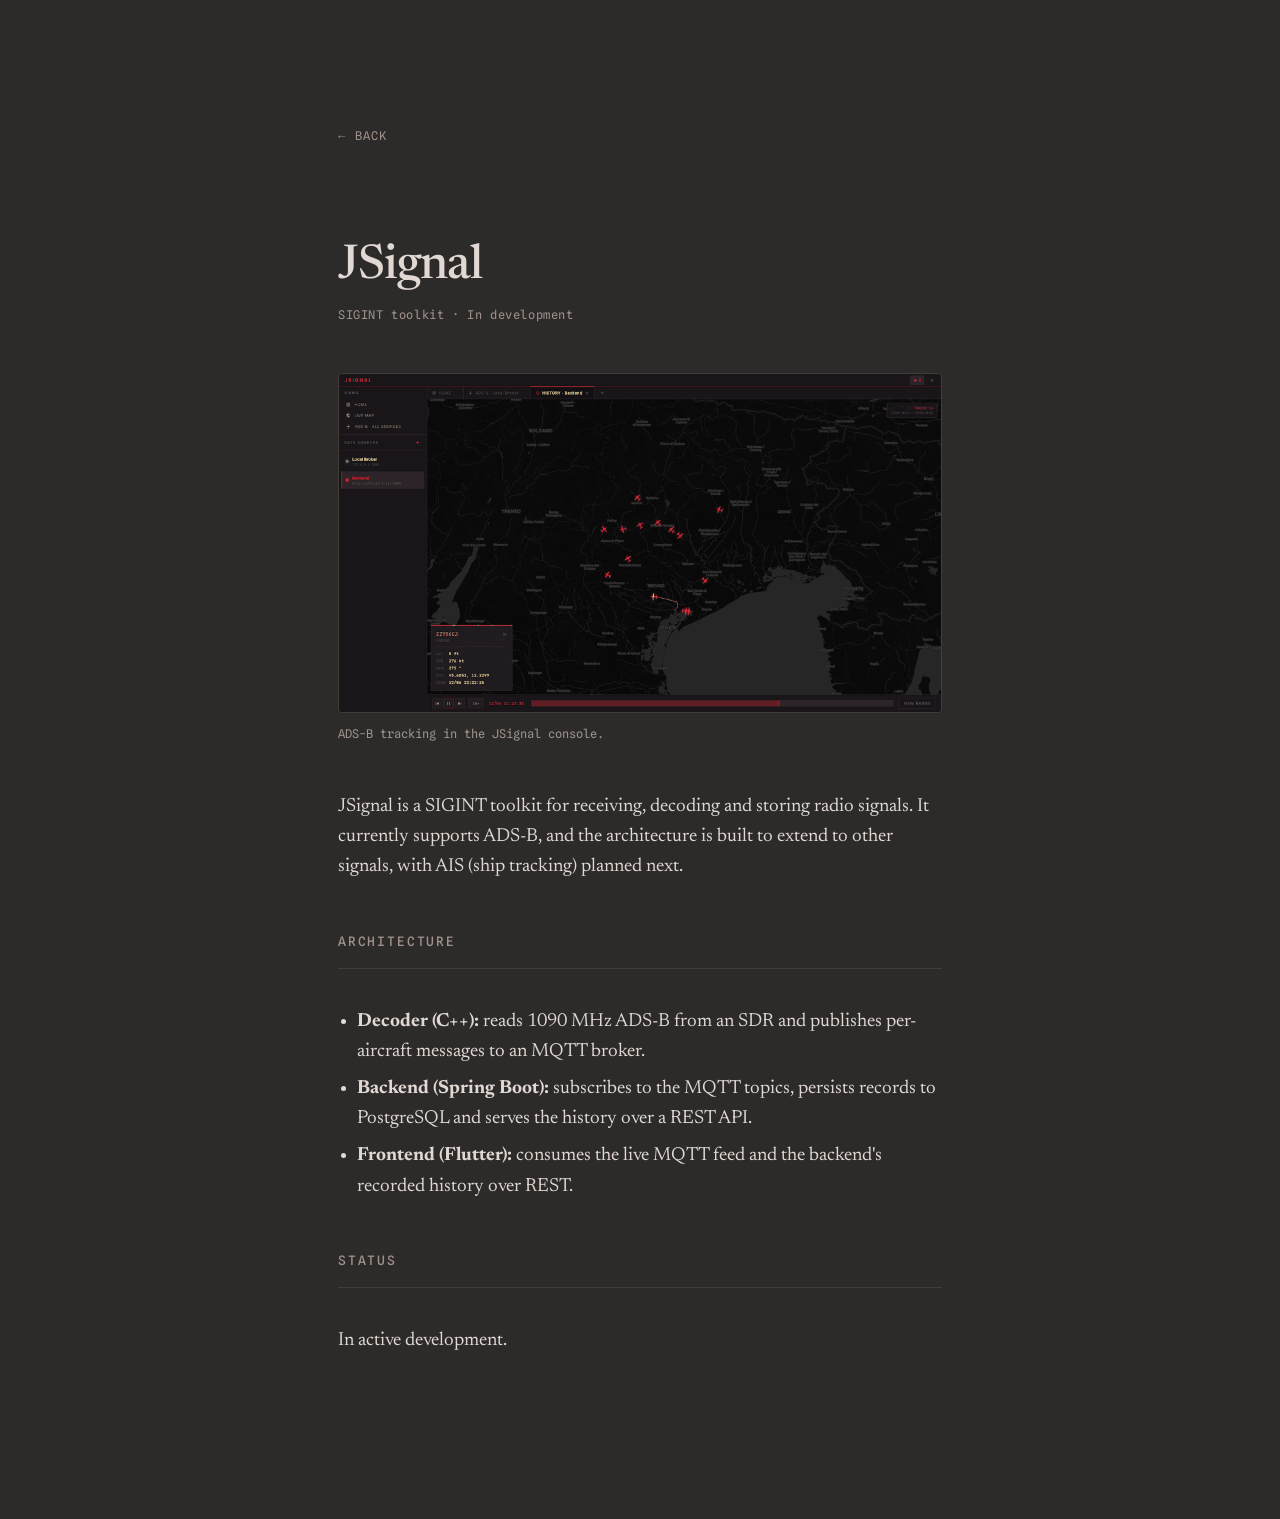
==== projects/jsignal.html @ 3ffa40e6 "first commit" ====
<!DOCTYPE html>
<html lang="en">
<head>
<meta charset="UTF-8">
<meta name="viewport" content="width=device-width, initial-scale=1.0">
<title>JSignal — Alex Polesel</title>
<link rel="preconnect" href="https://fonts.googleapis.com">
<link rel="preconnect" href="https://fonts.gstatic.com" crossorigin>
<link href="https://fonts.googleapis.com/css2?family=Newsreader:ital,opsz,wght@0,6..72,400;0,6..72,500;1,6..72,400&family=Spline+Sans+Mono:wght@400;500&display=swap" rel="stylesheet">
<link rel="stylesheet" href="../style.css">
</head>
<body>
  <div class="wrap">

    <div class="top-row reveal d1">
      <a class="back" href="../index.html">← Back</a>
    </div>

    <div class="detail-head reveal d2">
      <h1>JSignal</h1>
      <p class="detail-meta">SIGINT toolkit · In development</p>
    </div>

    <figure class="detail-figure reveal d3">
      <img src="../images/jsignal_history.gif" alt="JSignal live aircraft tracking">
      <figcaption>ADS-B tracking in the JSignal console.</figcaption>
    </figure>

    <div class="prose reveal d4">
      <p>
        JSignal is a SIGINT toolkit for receiving, decoding and storing radio
        signals. It currently supports ADS-B, and the architecture is built to
        extend to other signals, with AIS (ship tracking) planned next.
      </p>

      <h2>Architecture</h2>
      <ul>
        <li><strong>Decoder (C++):</strong> reads 1090 MHz ADS-B from an SDR and
          publishes per-aircraft messages to an MQTT broker.</li>
        <li><strong>Backend (Spring Boot):</strong> subscribes to the MQTT topics,
          persists records to PostgreSQL and serves the history over a REST API.</li>
        <li><strong>Frontend (Flutter):</strong> consumes the live MQTT feed and
          the backend's recorded history over REST.</li>
      </ul>

      <h2>Status</h2>
      <p>
        In active development.
      </p>
    </div>

  </div>
</body>
</html>
---- style.css ----
:root{                  /* DARK — default: grigio neutro caldo, appena sporco di rosso */
  --bg: #2d2b2a;
  --ink: #e1d8d3;
  --muted: #9e928b;
  --line: #423d3b;
  --accent: #c5715f;    /* rosso mattone spento, leggibile senza essere acceso */
  --avatar-bg: #393634;
  --avatar-fig: #80726b;
  --serif: "Newsreader", Georgia, serif;
  --mono: "Spline Sans Mono", monospace;
}

*{ margin:0; padding:0; box-sizing:border-box; }

html{ scroll-behavior:smooth; }

body{
  background:var(--bg);
  color:var(--ink);
  font-family:var(--serif);
  font-size:19px;
  line-height:1.6;
  -webkit-font-smoothing:antialiased;
  text-rendering:optimizeLegibility;
  transition:background .4s ease, color .4s ease;
}

.wrap{
  max-width:660px;
  margin:0 auto;
  padding:14vh 28px 18vh;
}

/* hero */
header{ margin-bottom:12vh; }

/* back-link row on project pages */
.top-row{
  display:flex;
  justify-content:space-between;
  align-items:flex-start;
  margin-bottom:3rem;
}

/* avatar + tricolore */
.avatar-block{ flex-shrink:0; }

.hero-row{
  display:flex;
  justify-content:space-between;
  align-items:center;
  gap:1.5rem;
  margin-bottom:1.8rem;
}
.hero-row h1{ margin-bottom:0; }
.hero-row .avatar-block{ margin-bottom:12px; }

.avatar{
  width:104px;
  height:104px;
  border-radius:50%;
  background:var(--avatar-bg);
  border:1px solid var(--line);
  overflow:hidden;
}
.avatar img{ width:100%; height:100%; object-fit:cover; display:block; }

.tricolore{
  width:104px;
  height:5px;
  margin-top:9px;
  border-radius:2px;
  overflow:hidden;
  background:linear-gradient(
    to right,
    #4f8a5f 0 33.33%,    /* verde smorzato */
    #efe7e3 33.33% 66.66%,/* bianco caldo */
    var(--accent) 66.66% 100%  /* rosso spento */
  );
  opacity:.9;
}

h1{
  font-weight:500;
  font-size:clamp(2.6rem, 8vw, 4.2rem);
  line-height:1.05;
  letter-spacing:-0.02em;
  margin-bottom:1.8rem;
}
h1 .hl{ color:var(--accent); }

.intro{
  font-size:1.35rem;
  color:var(--muted);
  max-width:46ch;
}
.intro em{ color:var(--ink); font-style:italic; }

/* sections */
section{ margin-bottom:10vh; }

h2{
  font-family:var(--mono);
  font-weight:500;
  font-size:13px;
  letter-spacing:0.14em;
  text-transform:uppercase;
  color:var(--muted);
  padding-bottom:1rem;
  margin-bottom:2.4rem;
  border-bottom:1px solid var(--line);
}

p + p{ margin-top:1.2rem; }

section p a{
  color:var(--accent);
  text-decoration:none;
  border-bottom:1px solid var(--line);
  transition:border-color .25s ease;
}
section p a:hover{ border-bottom-color:var(--accent); }

/* work list */
.work-item{
  display:block;
  text-decoration:none;
  color:inherit;
  padding:1.5rem 0;
  border-bottom:1px solid var(--line);
  transition:padding-left .35s cubic-bezier(.2,.7,.3,1);
}
.work-item:first-of-type{ border-top:1px solid var(--line); }
.work-item:hover{ padding-left:1rem; }

.work-head{
  display:flex;
  justify-content:space-between;
  align-items:baseline;
  gap:1rem;
}
.work-title{
  font-size:1.5rem;
  font-weight:500;
  letter-spacing:-0.01em;
}
.work-item:hover .work-title{ color:var(--accent); }
.work-year{
  font-family:var(--mono);
  font-size:12px;
  color:var(--muted);
  white-space:nowrap;
}
.work-desc{
  color:var(--muted);
  margin-top:.4rem;
  font-size:1.05rem;
}

/* projects with image */
.project{ display:flex; gap:1.4rem; align-items:flex-start; }
.project-thumb{
  flex-shrink:0;
  width:160px;
  height:108px;
  border-radius:4px;
  border:1px solid var(--line);
  background:var(--avatar-bg);
  overflow:hidden;
  display:flex;
  align-items:center;
  justify-content:center;
}
.project-thumb img{ width:100%; height:100%; object-fit:cover; display:block; }
.project-thumb .ph{
  width:30px; height:30px;
  stroke:var(--avatar-fig);
  stroke-width:1.5;
  fill:none;
  opacity:.75;
}
.project-body{ flex:1; min-width:0; }
@media (max-width:520px){
  .project{ flex-direction:column; gap:1rem; }
  .project-thumb{ width:100%; height:170px; }
}

/* contact */
.links{ list-style:none; }
.links li{
  border-bottom:1px solid var(--line);
}
.links li:first-child{ border-top:1px solid var(--line); }
.links a{
  display:flex;
  justify-content:space-between;
  align-items:center;
  padding:1.1rem 0;
  text-decoration:none;
  color:var(--ink);
  transition:color .25s ease, padding-left .35s cubic-bezier(.2,.7,.3,1);
}
.links a:hover{ color:var(--accent); padding-left:.6rem; }
.links .arrow{ font-family:var(--mono); font-size:13px; color:var(--muted); }
.links a:hover .arrow{ color:var(--accent); }

/* entrance animation */
.reveal{
  opacity:0;
  transform:translateY(14px);
  animation:rise .9s cubic-bezier(.2,.7,.3,1) forwards;
}
@keyframes rise{ to{ opacity:1; transform:none; } }
.d1{ animation-delay:.05s } .d2{ animation-delay:.18s }
.d3{ animation-delay:.31s } .d4{ animation-delay:.44s }
.d5{ animation-delay:.57s }

@media (prefers-reduced-motion: reduce){
  .reveal{ animation:none; opacity:1; transform:none; }
}

/* ===== project detail pages ===== */
.back{
  display:inline-block;
  margin-bottom:3rem;
  font-family:var(--mono);
  font-size:12px;
  letter-spacing:0.1em;
  text-transform:uppercase;
  color:var(--muted);
  text-decoration:none;
  border-bottom:1px solid transparent;
  transition:color .25s ease, border-color .25s ease;
}
.back:hover{ color:var(--accent); border-bottom-color:var(--accent); }

.detail-head h1{
  font-size:clamp(2rem, 6vw, 3rem);
  margin-bottom:.8rem;
}
.detail-meta{
  font-family:var(--mono);
  font-size:12px;
  letter-spacing:0.05em;
  color:var(--muted);
  margin-bottom:3rem;
}

.detail-figure{ margin:0 0 3rem; }
.detail-figure img{
  width:100%;
  height:auto;
  display:block;
  border-radius:4px;
  border:1px solid var(--line);
}
.detail-figure figcaption{
  margin-top:.7rem;
  font-family:var(--mono);
  font-size:12px;
  color:var(--muted);
}

.prose h2{ margin-top:3rem; }
.prose p{ color:var(--ink); }
.prose ul{ margin:1.2rem 0; padding-left:1.2rem; color:var(--ink); }
.prose li{ margin:.4rem 0; }
.prose a{
  color:var(--accent);
  text-decoration:none;
  border-bottom:1px solid var(--line);
  transition:border-color .25s ease;
}
.prose a:hover{ border-bottom-color:var(--accent); }
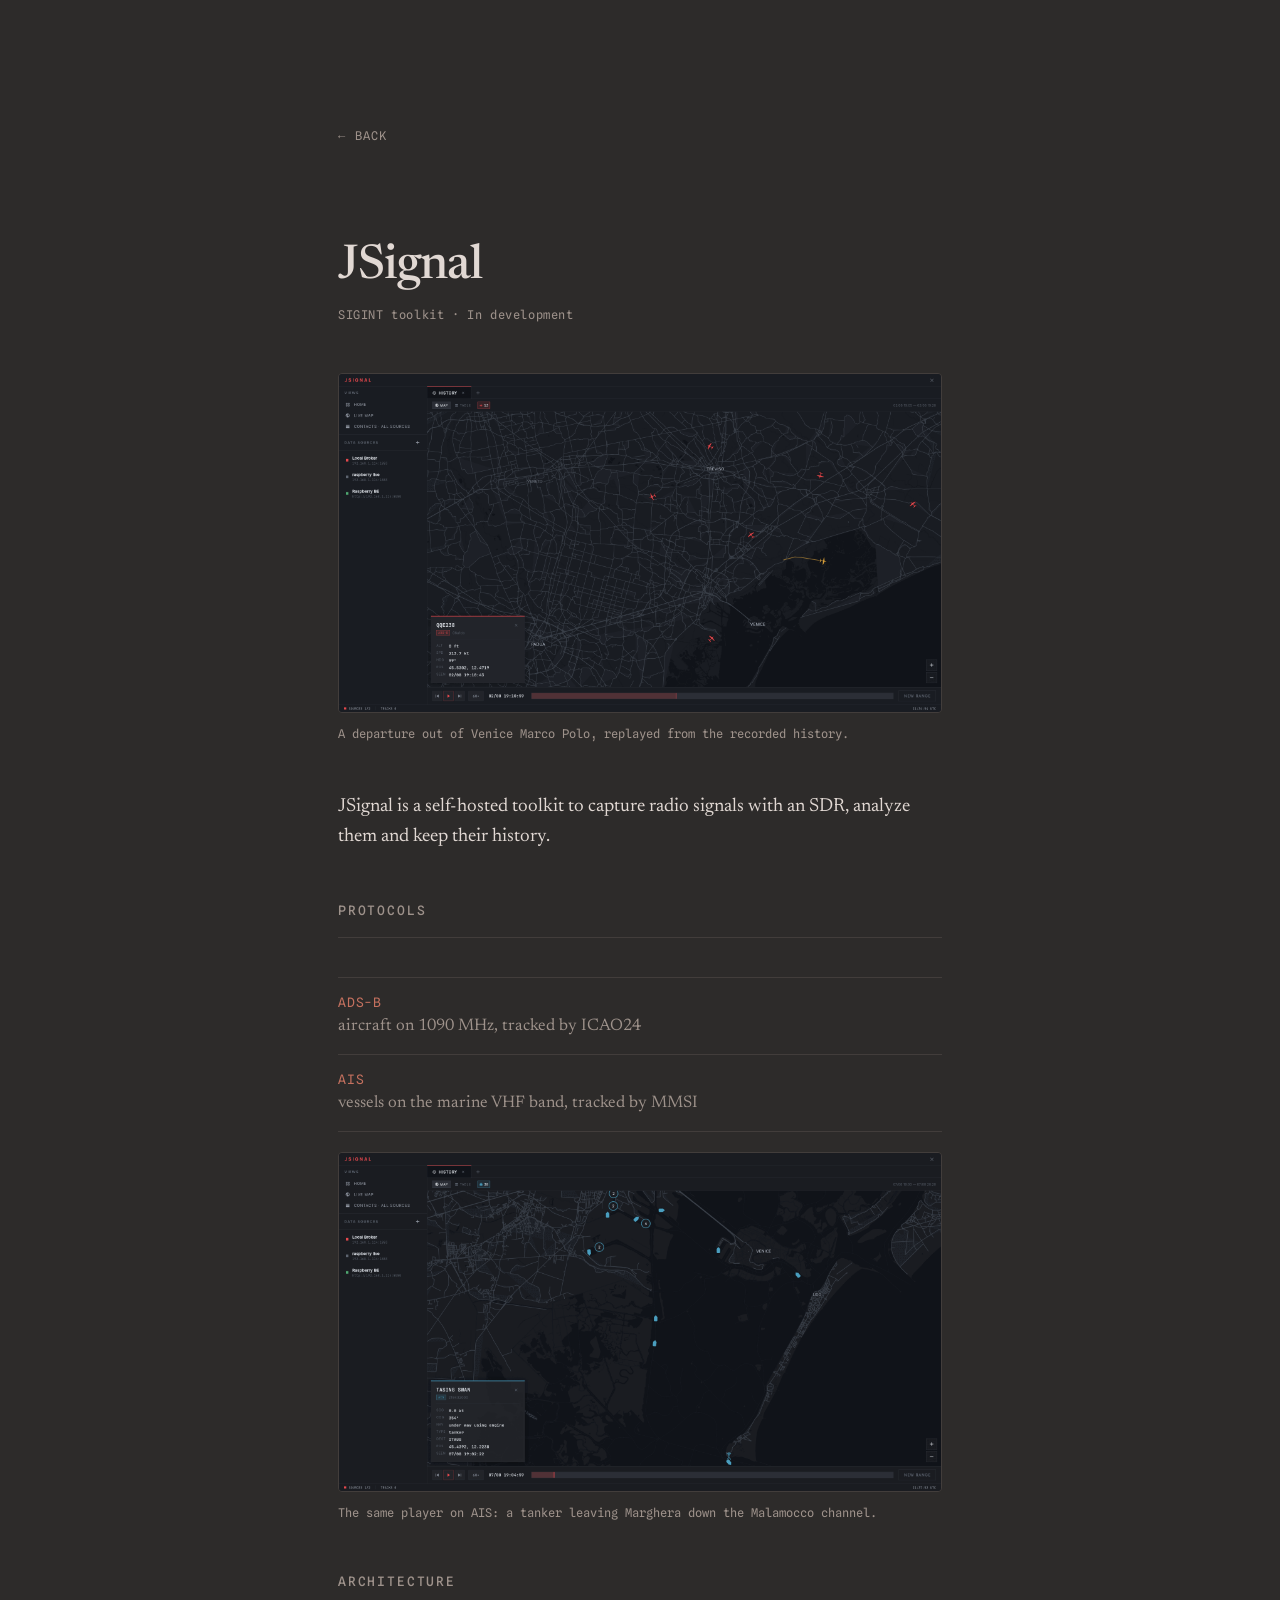
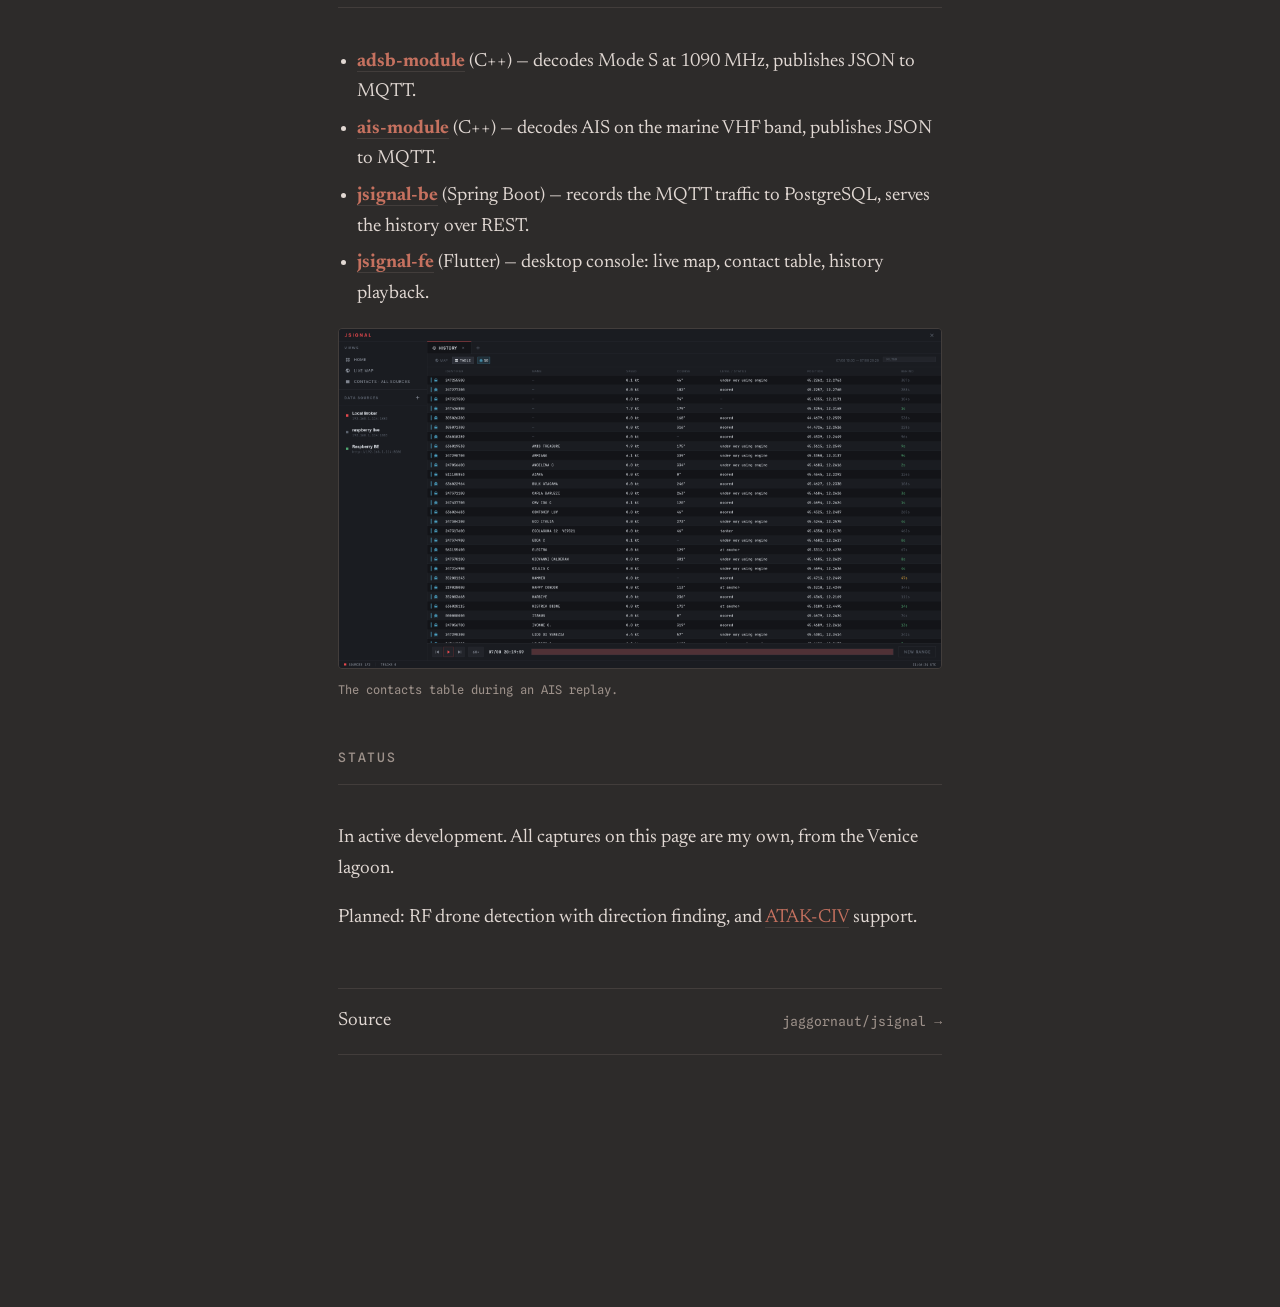
==== commit a06fbf9b: "update" ====
--- a/projects/jsignal.html
+++ b/projects/jsignal.html
@@ -22,32 +22,60 @@
     </div>
 
     <figure class="detail-figure reveal d3">
-      <img src="../images/jsignal_history.gif" alt="JSignal live aircraft tracking">
-      <figcaption>ADS-B tracking in the JSignal console.</figcaption>
+      <img src="../images/jsignal-adsb.gif" alt="JSignal replaying recorded ADS-B traffic over Venice">
+      <figcaption>A departure out of Venice Marco Polo, replayed from the recorded history.</figcaption>
     </figure>
 
     <div class="prose reveal d4">
       <p>
-        JSignal is a SIGINT toolkit for receiving, decoding and storing radio
-        signals. It currently supports ADS-B, and the architecture is built to
-        extend to other signals, with AIS (ship tracking) planned next.
+        JSignal is a self-hosted toolkit to capture radio signals with an SDR, analyze them
+        and keep their history.
       </p>
+
+      <h2>Protocols</h2>
+      <dl class="spec">
+        <dt>ADS-B</dt>
+        <dd>aircraft on 1090 MHz, tracked by ICAO24</dd>
+        <dt>AIS</dt>
+        <dd>vessels on the marine VHF band, tracked by MMSI</dd>
+      </dl>
+      <figure class="detail-figure">
+        <img src="../images/jsignal-ais.gif" alt="JSignal replaying recorded AIS traffic in the Venice lagoon">
+        <figcaption>The same player on AIS: a tanker leaving Marghera down the Malamocco channel.</figcaption>
+      </figure>
 
       <h2>Architecture</h2>
       <ul>
-        <li><strong>Decoder (C++):</strong> reads 1090 MHz ADS-B from an SDR and
-          publishes per-aircraft messages to an MQTT broker.</li>
-        <li><strong>Backend (Spring Boot):</strong> subscribes to the MQTT topics,
-          persists records to PostgreSQL and serves the history over a REST API.</li>
-        <li><strong>Frontend (Flutter):</strong> consumes the live MQTT feed and
-          the backend's recorded history over REST.</li>
+        <li><strong><a href="https://github.com/jaggornaut/adsb-module" target="_blank" rel="noopener">adsb-module</a></strong>
+          (C++) — decodes Mode S at 1090 MHz, publishes JSON to MQTT.</li>
+        <li><strong><a href="https://github.com/jaggornaut/ais-module" target="_blank" rel="noopener">ais-module</a></strong>
+          (C++) — decodes AIS on the marine VHF band, publishes JSON to MQTT.</li>
+        <li><strong><a href="https://github.com/jaggornaut/jsignal-be" target="_blank" rel="noopener">jsignal-be</a></strong>
+          (Spring Boot) — records the MQTT traffic to PostgreSQL, serves the history over REST.</li>
+        <li><strong><a href="https://github.com/jaggornaut/jsignal-fe" target="_blank" rel="noopener">jsignal-fe</a></strong>
+          (Flutter) — desktop console: live map, contact table, history playback.</li>
       </ul>
+
+      <figure class="detail-figure">
+        <img src="../images/jsignal-contacts.png" alt="The JSignal contacts table, listing tracked vessels">
+        <figcaption>The contacts table during an AIS replay.</figcaption>
+      </figure>
 
       <h2>Status</h2>
       <p>
-        In active development.
+        In active development. All captures on this page are my own, from the Venice lagoon.
+      </p>
+      <p>
+        Planned: RF drone detection with direction finding, and
+        <a href="https://www.civtak.org/" target="_blank" rel="noopener">ATAK-CIV</a> support.
       </p>
     </div>
+
+    <section class="reveal d5">
+      <ul class="links">
+        <li><a href="https://github.com/jaggornaut/jsignal" target="_blank" rel="noopener"><span>Source</span><span class="arrow">jaggornaut/jsignal →</span></a></li>
+      </ul>
+    </section>
 
   </div>
 </body>
--- a/style.css
+++ b/style.css
@@ -1,10 +1,9 @@
-:root{                  /* DARK — default: grigio neutro caldo, appena sporco di rosso */
+:root{                  
   --bg: #2d2b2a;
   --ink: #e1d8d3;
   --muted: #9e928b;
   --line: #423d3b;
-  --accent: #c5715f;    /* rosso mattone spento, leggibile senza essere acceso */
-  --avatar-bg: #393634;
+  --accent: #c5715f;    
   --avatar-fig: #80726b;
   --serif: "Newsreader", Georgia, serif;
   --mono: "Spline Sans Mono", monospace;
@@ -31,10 +30,8 @@
   padding:14vh 28px 18vh;
 }
 
-/* hero */
 header{ margin-bottom:12vh; }
 
-/* back-link row on project pages */
 .top-row{
   display:flex;
   justify-content:space-between;
@@ -42,7 +39,6 @@
   margin-bottom:3rem;
 }
 
-/* avatar + tricolore */
 .avatar-block{ flex-shrink:0; }
 
 .hero-row{
@@ -56,8 +52,8 @@
 .hero-row .avatar-block{ margin-bottom:12px; }
 
 .avatar{
-  width:104px;
-  height:104px;
+  width:160px;
+  height:160px;
   border-radius:50%;
   background:var(--avatar-bg);
   border:1px solid var(--line);
@@ -66,16 +62,16 @@
 .avatar img{ width:100%; height:100%; object-fit:cover; display:block; }
 
 .tricolore{
-  width:104px;
+  width:160px;
   height:5px;
   margin-top:9px;
   border-radius:2px;
   overflow:hidden;
   background:linear-gradient(
     to right,
-    #4f8a5f 0 33.33%,    /* verde smorzato */
-    #efe7e3 33.33% 66.66%,/* bianco caldo */
-    var(--accent) 66.66% 100%  /* rosso spento */
+    #4f8a5f 0 33.33%,    
+    #efe7e3 33.33% 66.66%,
+    var(--accent) 66.66% 100%  
   );
   opacity:.9;
 }
@@ -96,7 +92,6 @@
 }
 .intro em{ color:var(--ink); font-style:italic; }
 
-/* sections */
 section{ margin-bottom:10vh; }
 
 h2{
@@ -145,6 +140,13 @@
   letter-spacing:-0.01em;
 }
 .work-item:hover .work-title{ color:var(--accent); }
+.work-logo{
+  width:26px;
+  height:26px;
+  margin-right:.6rem;
+  vertical-align:-5px;
+  border-radius:5px;
+}
 .work-year{
   font-family:var(--mono);
   font-size:12px;
@@ -157,7 +159,6 @@
   font-size:1.05rem;
 }
 
-/* projects with image */
 .project{ display:flex; gap:1.4rem; align-items:flex-start; }
 .project-thumb{
   flex-shrink:0;
@@ -172,20 +173,14 @@
   justify-content:center;
 }
 .project-thumb img{ width:100%; height:100%; object-fit:cover; display:block; }
-.project-thumb .ph{
-  width:30px; height:30px;
-  stroke:var(--avatar-fig);
-  stroke-width:1.5;
-  fill:none;
-  opacity:.75;
-}
 .project-body{ flex:1; min-width:0; }
 @media (max-width:520px){
   .project{ flex-direction:column; gap:1rem; }
   .project-thumb{ width:100%; height:170px; }
-}
-
-/* contact */
+  .avatar{ width:120px; height:120px; }
+  .tricolore{ width:120px; }
+}
+
 .links{ list-style:none; }
 .links li{
   border-bottom:1px solid var(--line);
@@ -204,7 +199,6 @@
 .links .arrow{ font-family:var(--mono); font-size:13px; color:var(--muted); }
 .links a:hover .arrow{ color:var(--accent); }
 
-/* entrance animation */
 .reveal{
   opacity:0;
   transform:translateY(14px);
@@ -219,7 +213,6 @@
   .reveal{ animation:none; opacity:1; transform:none; }
 }
 
-/* ===== project detail pages ===== */
 .back{
   display:inline-block;
   margin-bottom:3rem;
@@ -261,7 +254,21 @@
   color:var(--muted);
 }
 
+/* key/value spec list */
+.spec{ margin:1.2rem 0; }
+.spec dt{
+  font-family:var(--mono);
+  font-size:13px;
+  letter-spacing:0.06em;
+  color:var(--accent);
+  padding-top:.9rem;
+  border-top:1px solid var(--line);
+}
+.spec dd{ color:var(--muted); font-size:1.05rem; padding-bottom:.9rem; }
+.spec dd:last-child{ border-bottom:1px solid var(--line); }
+
 .prose h2{ margin-top:3rem; }
+.prose + section{ margin-top:6vh; }
 .prose p{ color:var(--ink); }
 .prose ul{ margin:1.2rem 0; padding-left:1.2rem; color:var(--ink); }
 .prose li{ margin:.4rem 0; }
